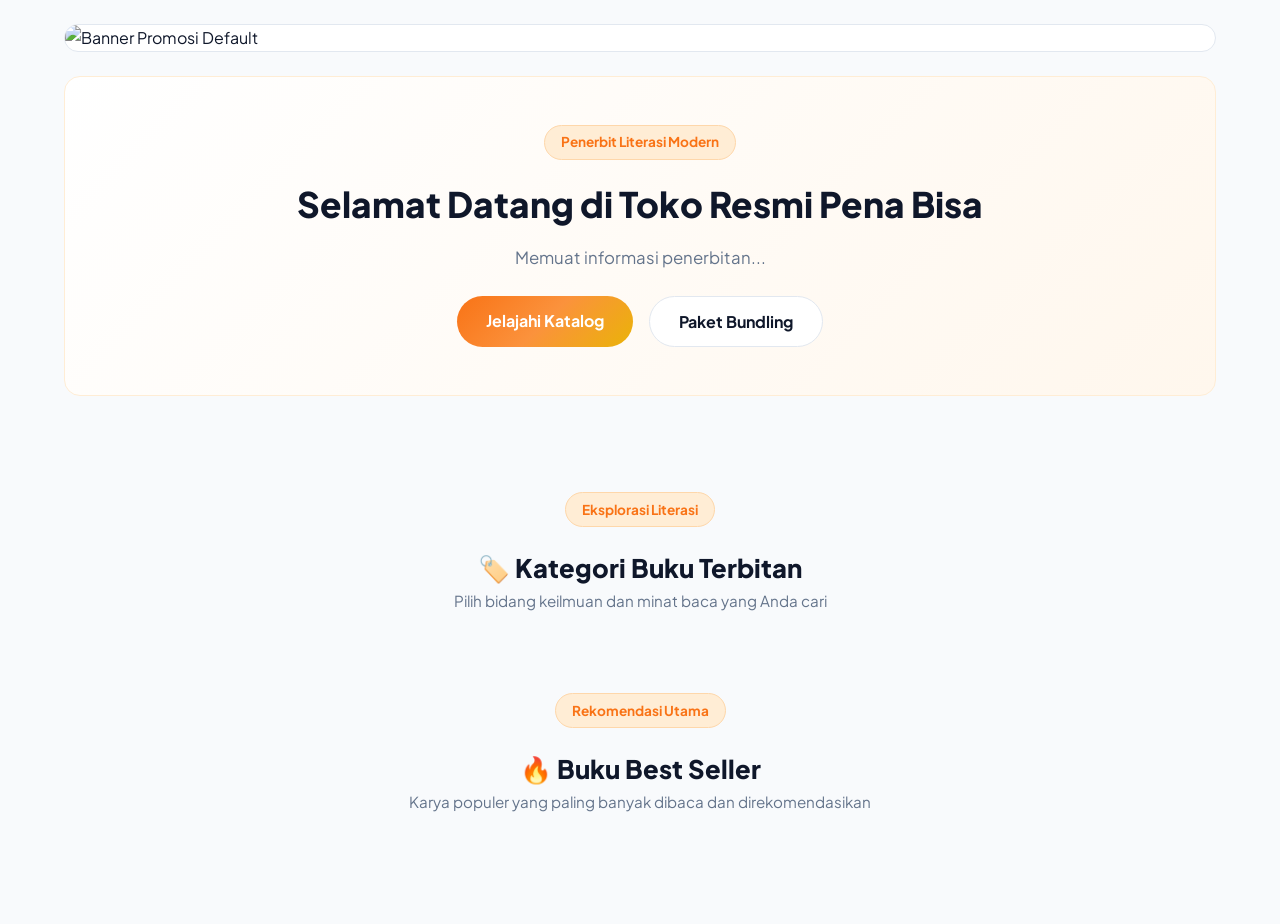
==== beranda/index.html @ 06e7e33b "Rename beranda/beranda/index.html to beranda/index.html" ====
<!DOCTYPE html>
<html lang="id">
<head>
  <meta charset="UTF-8">
  <meta name="viewport" content="width=device-width, initial-scale=1.0">
  <title>Beranda - Toko Penerbit Pena Bisa</title>
  
  <!-- Font Google Plus Jakarta Sans -->
  <link rel="preconnect" href="https://fonts.googleapis.com">
  <link rel="preconnect" href="https://fonts.gstatic.com" crossorigin>
  <link href="https://fonts.googleapis.com/css2?family=Plus+Jakarta+Sans:wght@500;600;700;800&display=swap" rel="stylesheet">
  
  <!-- Styling Terisolasi Beranda -->
  <link rel="stylesheet" href="index.css">
</head>
<body data-page="beranda">

  <!-- Shared Header Injection Container -->
  <div id="globalHeader"></div>

  <!-- Hero & Banner Promosi -->
  <main class="beranda-main">
    <div class="hero-wrapper">
      <a id="bannerPromoLink" href="../katalog/index.html" class="banner-promo-container">
        <img id="bannerPromoImg" src="banner-promo.png" alt="Banner Promosi Default">
      </a>

      <section class="hero-card">
        <span id="heroBadge" class="badge-pill">Penerbit Literasi Modern</span>
        <h1 id="heroHeadline">Selamat Datang di Toko Resmi Pena Bisa</h1>
        <p id="heroSubheadline">Memuat informasi penerbitan...</p>

        <div class="hero-buttons">
          <a id="heroCtaPrimary" href="../katalog/index.html" class="btn-brand-primary">Jelajahi Katalog</a>
          <a id="heroCtaSecondary" href="../bundling/index.html" class="btn-brand-secondary">Paket Bundling</a>
        </div>
      </section>
    </div>

    <!-- Info Layanan Penerbit -->
    <div class="section-wrapper">
      <section class="info-grid" id="infoServicesGrid">
        <!-- Rendered by index.js -->
      </section>
    </div>

    <!-- Kategori Pilihan -->
    <div class="section-wrapper">
      <section>
        <div class="section-title-box">
          <span class="badge-pill">Eksplorasi Literasi</span>
          <h2>🏷️ Kategori Buku Terbitan</h2>
          <p>Pilih bidang keilmuan dan minat baca yang Anda cari</p>
        </div>

        <div id="categoryGrid" class="category-grid">
          <!-- Rendered by index.js -->
        </div>
      </section>
    </div>

    <!-- Section Preview Best Seller -->
    <div class="section-wrapper">
      <section>
        <div class="section-title-box">
          <span class="badge-pill">Rekomendasi Utama</span>
          <h2>🔥 Buku Best Seller</h2>
          <p>Karya populer yang paling banyak dibaca dan direkomendasikan</p>
        </div>

        <div id="bestSellerGrid" class="product-grid">
          <!-- Rendered by index.js from index-katalog.json -->
        </div>
      </section>
    </div>
  </main>

  <!-- Shared Footer Injection Container -->
  <div id="globalFooter"></div>

  <!-- Script Logic Terisolasi Beranda -->
  <script src="index.js"></script>
</body>
</html>
---- beranda/index.css ----
/* ==========================================================================
   Beranda Module - Light Modern Educational Theme (Orange-Gold)
   ========================================================================== */

:root {
  --bg-page: #f8fafc;
  --bg-card: #ffffff;
  --text-main: #0f172a;
  --text-muted: #64748b;
  --brand-orange: #f97316;
  --brand-gold: #eab308;
  --brand-gradient: linear-gradient(135deg, #f97316 0%, #fb923c 50%, #eab308 100%);
  --border-color: #e2e8f0;
  --radius-lg: 16px;
  --radius-md: 12px;
  --radius-sm: 8px;
  --transition: all 0.25s ease;
}

* { margin: 0; padding: 0; box-sizing: border-box; font-family: 'Plus Jakarta Sans', sans-serif; }
body { background-color: var(--bg-page); color: var(--text-main); line-height: 1.6; min-height: 100vh; }
a { text-decoration: none; color: inherit; }

/* NAVBAR HEADER (SHARED STYLE) */
.navbar { background: rgba(255, 255, 255, 0.95); backdrop-filter: blur(12px); border-bottom: 1px solid var(--border-color); position: sticky; top: 0; z-index: 1000; padding: 0.85rem 0; }
.nav-container { max-width: 1200px; margin: 0 auto; padding: 0 1.5rem; display: flex; align-items: center; justify-content: space-between; gap: 1.5rem; }
.logo { font-size: 1.35rem; font-weight: 800; color: #0f172a; white-space: nowrap; }
.logo span { background: var(--brand-gradient); -webkit-background-clip: text; -webkit-text-fill-color: transparent; }
.nav-links { display: flex; gap: 0.3rem; white-space: nowrap; }
.nav-links a { color: var(--text-muted); font-weight: 600; padding: 0.5rem 0.8rem; border-radius: var(--radius-sm); font-size: 0.9rem; }
.nav-links a:hover, .nav-links a.active { color: var(--brand-orange); background: #fff7ed; }

.header-search-bar { flex: 1; max-width: 450px; position: relative; display: flex; align-items: center; }
.header-search-bar .search-icon { position: absolute; left: 14px; font-size: 0.9rem; color: var(--text-muted); pointer-events: none; }
.header-search-bar input { width: 100%; padding: 0.55rem 1rem 0.55rem 2.4rem; font-size: 0.88rem; border-radius: 25px; border: 1.5px solid var(--border-color); background: #f8fafc; outline: none; }
.header-search-bar input:focus { background: #ffffff; border-color: var(--brand-orange); box-shadow: 0 0 0 3px rgba(249, 115, 22, 0.12); }

.nav-right { display: flex; align-items: center; gap: 0.8rem; white-space: nowrap; }
.btn-cart-light { background: #fff7ed; border: 1px solid #ffedd5; color: var(--brand-orange); padding: 0.5rem 1rem; border-radius: 30px; font-weight: 700; font-size: 0.88rem; display: inline-flex; align-items: center; gap: 0.4rem; }
.btn-cart-light:hover { background: var(--brand-orange); color: #ffffff; }
.badge-count { background: var(--brand-orange); color: #ffffff; font-size: 0.75rem; padding: 0.15rem 0.5rem; border-radius: 20px; }
.btn-cart-light:hover .badge-count { background: #ffffff; color: var(--brand-orange); }
.btn-publisher { font-size: 0.85rem; color: var(--text-muted); padding: 0.45rem 0.8rem; border-radius: var(--radius-sm); border: 1px solid var(--border-color); }

/* HERO & BANNER BERANDA */
.hero-wrapper { max-width: 1200px; margin: 1.5rem auto 2rem auto; padding: 0 1.5rem; display: flex; flex-direction: column; gap: 1.5rem; }
.banner-promo-container { width: 100%; border-radius: var(--radius-lg); overflow: hidden; border: 1px solid var(--border-color); display: block; background: #fff; }
.banner-promo-container img { width: 100%; height: auto; display: block; max-height: 340px; object-fit: cover; }
.hero-card { background: linear-gradient(135deg, #ffffff 0%, #fff7ed 100%); border: 1px solid #ffedd5; border-radius: var(--radius-lg); padding: 3rem 2rem; text-align: center; }
.badge-pill { display: inline-block; background: #ffedd5; color: var(--brand-orange); font-weight: 700; font-size: 0.85rem; padding: 0.35rem 1rem; border-radius: 30px; margin-bottom: 1rem; border: 1px solid #fed7aa; }
.hero-card h1 { font-size: 2.2rem; font-weight: 800; color: #0f172a; margin-bottom: 0.8rem; }
.hero-card p { color: var(--text-muted); font-size: 1.05rem; max-width: 650px; margin: 0 auto 1.5rem auto; }
.hero-buttons { display: flex; justify-content: center; gap: 1rem; }
.btn-brand-primary { background: var(--brand-gradient); color: #ffffff; font-weight: 700; padding: 0.75rem 1.8rem; border-radius: 30px; transition: var(--transition); }
.btn-brand-primary:hover { box-shadow: 0 6px 20px rgba(249, 115, 22, 0.25); transform: translateY(-2px); }
.btn-brand-secondary { background: #ffffff; color: var(--text-main); border: 1px solid var(--border-color); font-weight: 700; padding: 0.75rem 1.8rem; border-radius: 30px; transition: var(--transition); }
.btn-brand-secondary:hover { border-color: var(--brand-orange); color: var(--brand-orange); }

/* SECTIONS & GRID */
.section-wrapper { max-width: 1200px; margin: 3rem auto; padding: 0 1.5rem; }
.section-title-box { text-align: center; margin-bottom: 2rem; }
.section-title-box h2 { font-size: 1.6rem; font-weight: 800; color: #0f172a; margin-top: 0.3rem; }
.section-title-box p { color: var(--text-muted); font-size: 0.95rem; }

.info-grid { display: grid; grid-template-columns: repeat(auto-fit, minmax(280px, 1fr)); gap: 1.5rem; }
.info-card-modern { background: var(--bg-card); border: 1px solid var(--border-color); border-radius: var(--radius-md); padding: 1.8rem 1.5rem; }
.info-card-modern .badge-card { font-size: 0.75rem; font-weight: 700; color: var(--brand-orange); background: #fff7ed; padding: 0.25rem 0.6rem; border-radius: 6px; }
.info-card-modern h3 { font-size: 1.1rem; font-weight: 700; margin: 0.8rem 0 0.4rem 0; }
.info-card-modern p { color: var(--text-muted); font-size: 0.88rem; }

.category-grid { display: grid; grid-template-columns: repeat(auto-fill, minmax(240px, 1fr)); gap: 1rem; }
.category-card { background: var(--bg-card); border: 1px solid var(--border-color); border-radius: var(--radius-md); padding: 1rem 1.2rem; display: flex; align-items: center; gap: 0.8rem; transition: var(--transition); }
.category-card:hover { border-color: #fdba74; background: #fff7ed; transform: translateY(-2px); }
.category-code { background: var(--brand-orange); color: #ffffff; font-weight: 800; font-size: 0.85rem; width: 30px; height: 30px; border-radius: 50%; display: flex; align-items: center; justify-content: center; flex-shrink: 0; }

.product-grid { display: grid; grid-template-columns: repeat(auto-fill, minmax(220px, 1fr)); gap: 1.5rem; }
.book-card-light { background: var(--bg-card); border: 1px solid var(--border-color); border-radius: var(--radius-md); padding: 1.2rem; display: flex; flex-direction: column; justify-content: space-between; transition: var(--transition); }
.book-card-light:hover { border-color: #fdba74; transform: translateY(-4px); box-shadow: 0 10px 25px rgba(0,0,0,0.05); }
.book-card-light img { width: 100%; height: 240px; object-fit: cover; border-radius: var(--radius-sm); margin-bottom: 1rem; }
.book-card-light h4 { font-size: 0.95rem; font-weight: 700; margin-bottom: 0.5rem; line-height: 1.3; }
.book-card-light .price-light { color: var(--brand-orange); font-weight: 800; font-size: 1.05rem; margin-bottom: 1rem; }
.btn-card-action { background: #ffffff; border: 1.5px solid var(--brand-orange); color: var(--brand-orange); padding: 0.6rem; border-radius: var(--radius-sm); font-weight: 700; cursor: pointer; width: 100%; text-align: center; display: block; transition: var(--transition); }
.btn-card-action:hover { background: var(--brand-orange); color: #ffffff; }

/* FOOTER GLOBAL (SHARED STYLE) */
.footer-global { background-color: #ffffff; border-top: 3px solid var(--brand-orange); margin-top: 4rem; padding: 3.5rem 0 2rem 0; }
.footer-container { max-width: 1200px; margin: 0 auto; padding: 0 1.5rem; display: grid; grid-template-columns: 1.2fr 1.2fr 0.8fr 1.2fr; gap: 2.5rem; }
.footer-brand h3 { font-size: 1.3rem; font-weight: 800; margin-bottom: 0.8rem; }
.footer-brand span { color: var(--brand-orange); }
.footer-col h4 { font-size: 0.9rem; font-weight: 800; color: #0f172a; margin-top: 1.2rem; margin-bottom: 0.8rem; text-transform: uppercase; }
.footer-col h4:first-child { margin-top: 0; }
.footer-desc, .address-text { color: var(--text-muted); font-size: 0.88rem; line-height: 1.6; margin-bottom: 1rem; }
.footer-list { list-style: none; padding: 0; margin-bottom: 1rem; }
.footer-list li { margin-bottom: 0.4rem; }
.footer-list a { color: var(--text-muted); font-size: 0.88rem; }
.footer-list a:hover { color: var(--brand-orange); }
.badge-grid { display: flex; flex-wrap: wrap; gap: 0.5rem; }
.badge-bank, .badge-courier { font-size: 0.75rem; font-weight: 800; padding: 0.35rem 0.7rem; border-radius: 6px; border: 1px solid var(--border-color); background: #f8fafc; color: #334155; }
.footer-bottom { max-width: 1200px; margin: 2rem auto 0 auto; padding: 1.5rem 1.5rem 0 1.5rem; border-top: 1px solid var(--border-color); text-align: center; color: var(--text-muted); font-size: 0.85rem; }
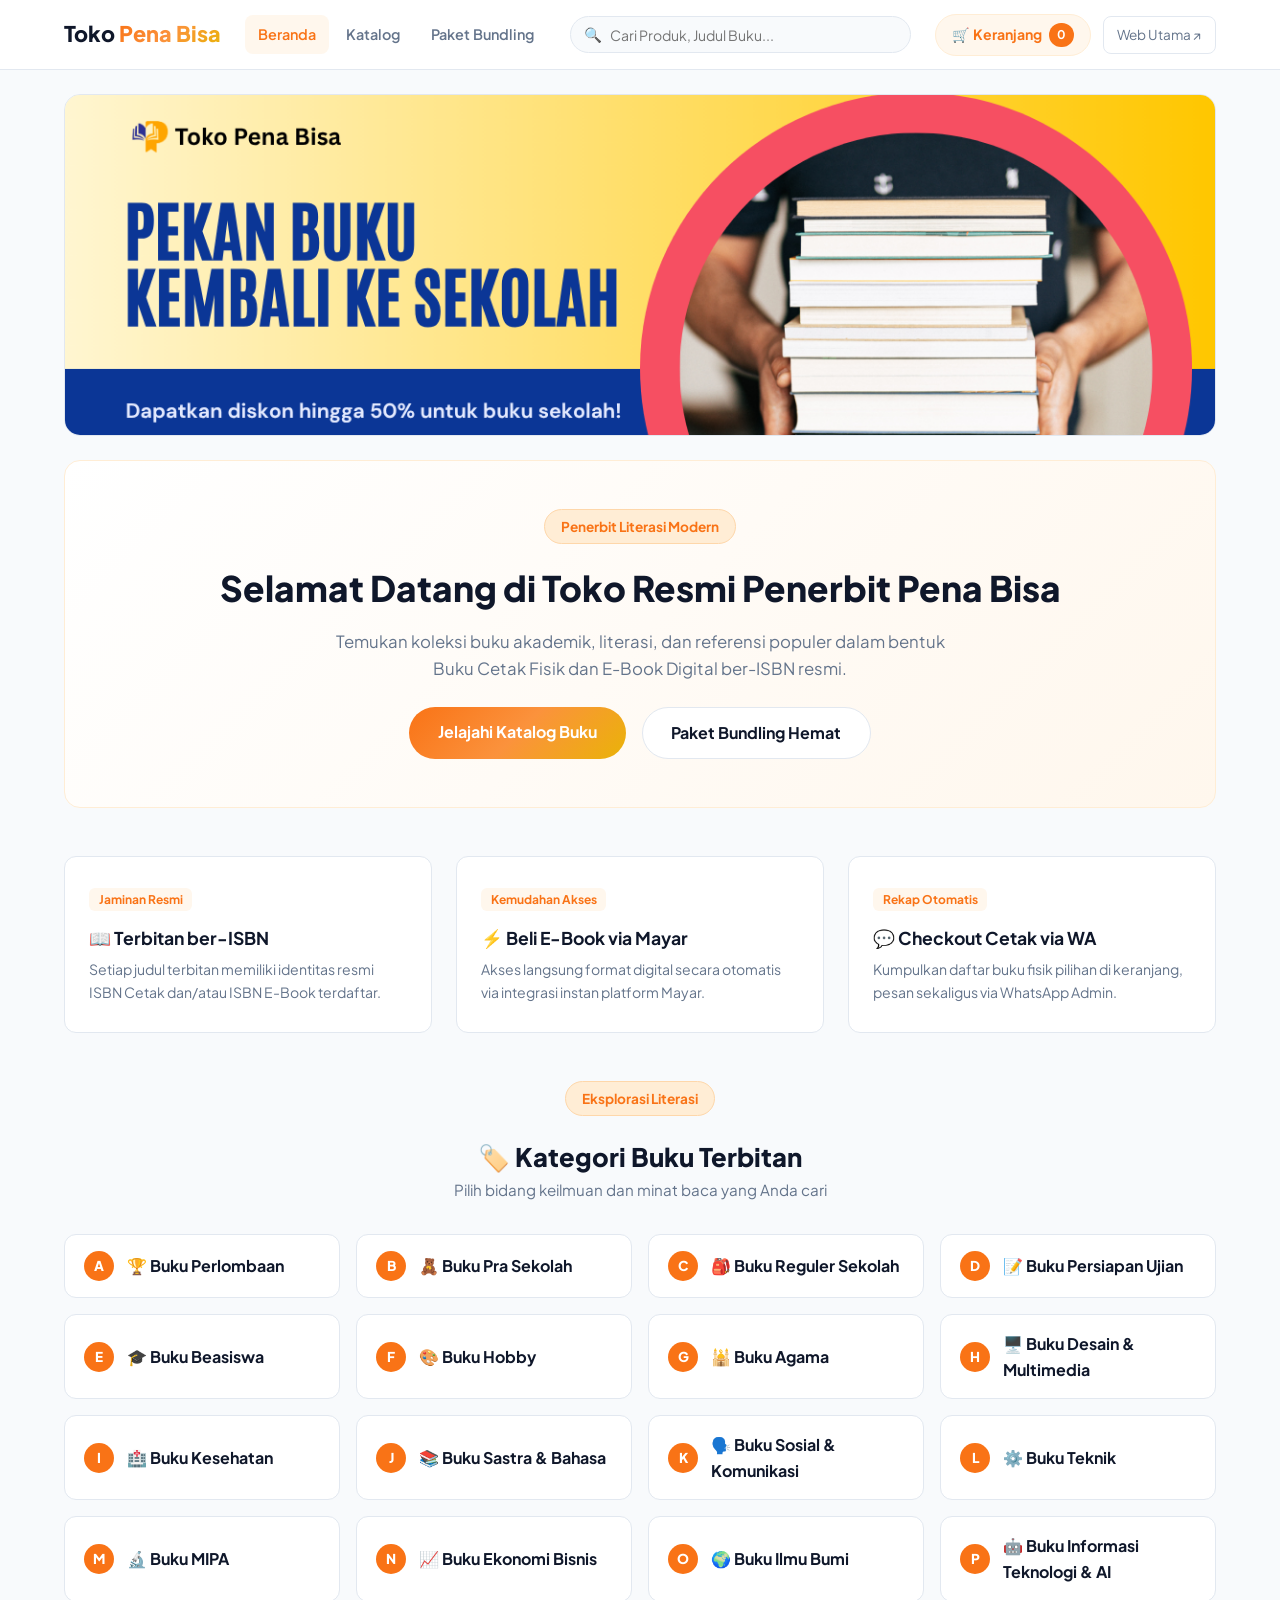
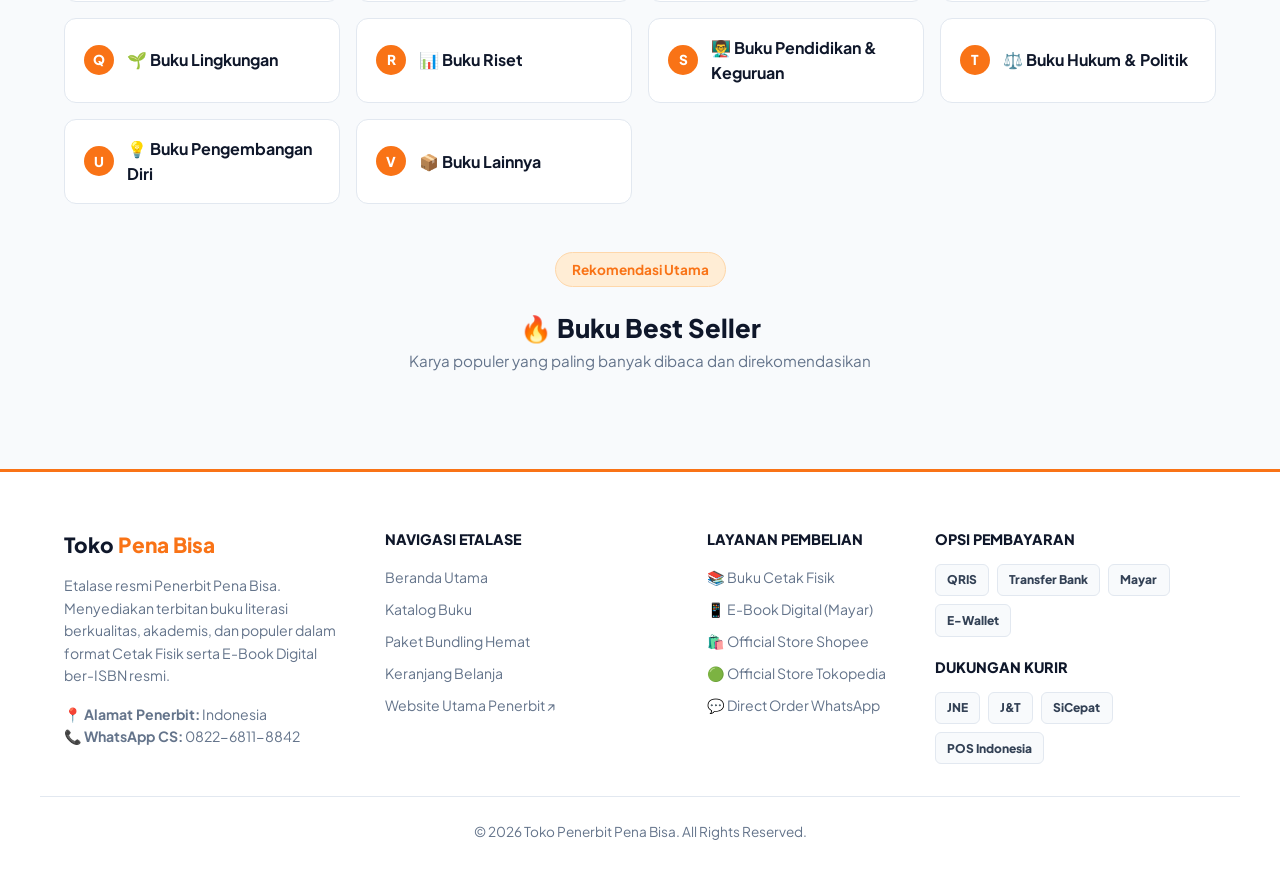
==== commit 407e229d: "Update index.html" ====
--- a/beranda/index.html
+++ b/beranda/index.html
@@ -5,6 +5,9 @@
   <meta name="viewport" content="width=device-width, initial-scale=1.0">
   <title>Beranda - Toko Penerbit Pena Bisa</title>
   
+  <!-- FAVICON FIX (Merujuk ke logo.png di folder beranda) -->
+  <link rel="icon" type="image/png" href="logo.png">
+
   <!-- Font Google Plus Jakarta Sans -->
   <link rel="preconnect" href="https://fonts.googleapis.com">
   <link rel="preconnect" href="https://fonts.gstatic.com" crossorigin>
@@ -22,7 +25,7 @@
   <main class="beranda-main">
     <div class="hero-wrapper">
       <a id="bannerPromoLink" href="../katalog/index.html" class="banner-promo-container">
-        <img id="bannerPromoImg" src="banner-promo.png" alt="Banner Promosi Default">
+        <img id="bannerPromoImg" src="banner-promo.png" alt="Banner Promosi Default" onerror="this.onerror=null; this.src='logo.png';">
       </a>
 
       <section class="hero-card">
